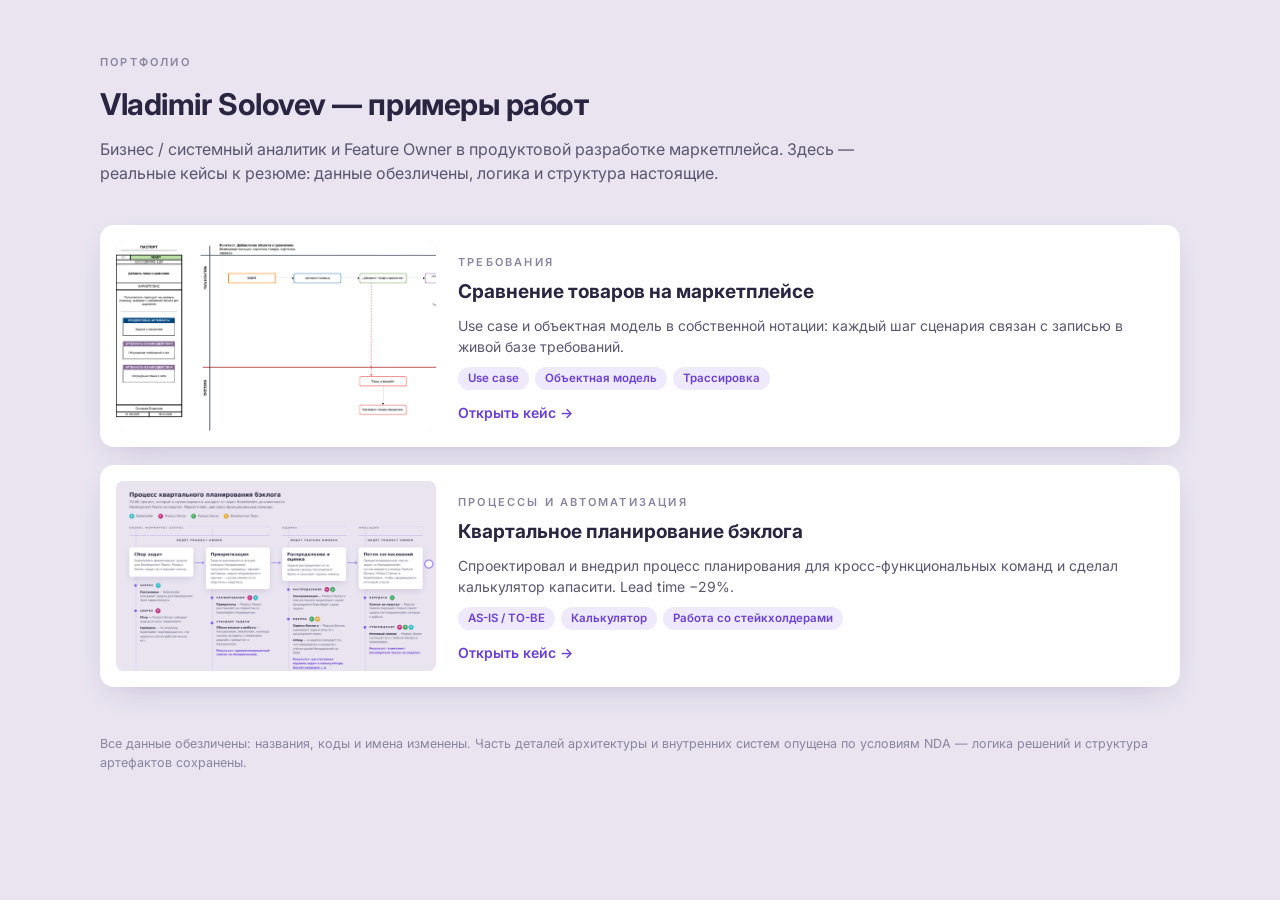
==== index.html @ 2126aae4 "Use explicit index.html in internal links Co-Authored-By: Claude Opus 5.5 <noreply@anthropic.com> Cl" ====
<!DOCTYPE html>
<html lang="ru">
<head>
<meta charset="utf-8">
<meta name="viewport" content="width=device-width, initial-scale=1">
<title>Портфолио аналитика</title>
<link rel="preconnect" href="https://fonts.googleapis.com">
<link href="https://fonts.googleapis.com/css2?family=Inter:wght@400;500;600;700&family=JetBrains+Mono:wght@500&display=swap" rel="stylesheet">
<link rel="stylesheet" href="assets/style.css">
</head>
<body>
<div class="wrap">

  <header>
    <span class="label">Портфолио</span>
    <h1>Vladimir Solovev — примеры работ</h1>
    <p class="lead">Бизнес / системный аналитик и Feature Owner в продуктовой разработке маркетплейса. Здесь — реальные кейсы к резюме: данные обезличены, логика и структура настоящие.</p>
  </header>

  <section style="margin-top:8px">
    <div class="cases">
      <a class="case" href="02-requirements/index.html">
        <img src="02-requirements/img/use-case.png" alt="Use case добавления товара к сравнению">
        <div>
          <span class="label">Требования</span>
          <h3>Сравнение товаров на маркетплейсе</h3>
          <p>Use case и объектная модель в собственной нотации: каждый шаг сценария связан с записью в живой базе требований.</p>
          <div class="tags"><span class="tag">Use case</span><span class="tag">Объектная модель</span><span class="tag">Трассировка</span></div>
          <span class="go">Открыть кейс →</span>
        </div>
      </a>
      <a class="case" href="01-quarterly-planning/index.html">
        <img src="01-quarterly-planning/img/process.png" alt="Схема процесса квартального планирования">
        <div>
          <span class="label">Процессы и автоматизация</span>
          <h3>Квартальное планирование бэклога</h3>
          <p>Спроектировал и внедрил процесс планирования для кросс-функциональных команд и сделал калькулятор капасити. Lead time −29%.</p>
          <div class="tags"><span class="tag">AS-IS / TO-BE</span><span class="tag">Калькулятор</span><span class="tag">Работа со стейкхолдерами</span></div>
          <span class="go">Открыть кейс →</span>
        </div>
      </a>
    </div>
  </section>

  <footer>Все данные обезличены: названия, коды и имена изменены. Часть деталей архитектуры и внутренних систем опущена по условиям NDA — логика решений и структура артефактов сохранены.</footer>
</div>
</body>
</html>
---- assets/style.css ----
:root{
    --bg:#E9E4F0; --card:#FFFFFF; --ink:#2A2540; --muted:#5B5670; --soft:#8A84A0;
    --accent:#6A3FD9; --accent-soft:#EFEAFB; --line:#D6CEEA;
    --user:#2BB8C4; --sys:#E0556B; --view:#3B82C4; --sel:#9A6BC9;
  }
  *{box-sizing:border-box;margin:0;padding:0}
  body{background:var(--bg);color:var(--ink);font-family:Inter,system-ui,-apple-system,"Segoe UI",sans-serif;
       -webkit-font-smoothing:antialiased;padding:48px 16px 72px;line-height:1.5}
  .wrap{max-width:1080px;margin:0 auto}
  a{color:var(--accent)}
  code,.code{font-family:"JetBrains Mono",ui-monospace,Menlo,monospace;font-size:.86em;background:var(--accent-soft);
             padding:1px 6px;border-radius:5px;color:var(--ink)}

  .label{font-size:11px;font-weight:600;letter-spacing:.2em;text-transform:uppercase;color:var(--soft)}
  header{margin-bottom:40px}
  h1{font-size:30px;font-weight:700;letter-spacing:-.015em;margin:10px 0 10px}
  .lead{font-size:16px;color:var(--muted);max-width:760px}
  .meta{display:flex;flex-wrap:wrap;gap:8px;margin-top:18px}
  .chip{background:var(--card);border-radius:999px;padding:5px 12px;font-size:12.5px;color:var(--muted);
        box-shadow:0 2px 8px -4px rgba(60,40,120,.25)}
  .chip b{color:var(--ink);font-weight:600}

  section{margin-top:44px}
  h2{font-size:21px;font-weight:700;margin:8px 0 14px}
  .card{background:var(--card);border-radius:12px;padding:22px 24px;box-shadow:0 10px 30px -14px rgba(60,40,120,.28)}
  p + p{margin-top:10px}
  .text{font-size:15px;color:var(--muted);max-width:780px}
  .text b{color:var(--ink)}

  .grid{display:grid;grid-template-columns:repeat(2,1fr);gap:16px}
  .decision h3{font-size:15.5px;font-weight:700;margin-bottom:6px}
  .decision p{font-size:13.5px;color:var(--muted)}
  .decision .num{display:inline-flex;width:24px;height:24px;border-radius:50%;background:var(--accent);color:#fff;
                 font-size:12px;font-weight:700;align-items:center;justify-content:center;margin-bottom:10px}

  figure{margin:0}
  .shot{display:block;background:var(--card);border-radius:12px;padding:10px;box-shadow:0 10px 30px -14px rgba(60,40,120,.28);overflow:hidden}
  .shot img{display:block;width:100%;height:auto;border-radius:6px}
  .shot.scroll{overflow-x:auto}
  .shot.scroll img{min-width:1400px}
  figcaption{font-size:13px;color:var(--muted);margin-top:10px;max-width:820px}

  .btns{display:flex;flex-wrap:wrap;gap:10px;margin-top:16px}
  .btn{display:inline-flex;align-items:center;gap:8px;background:var(--accent);color:#fff;text-decoration:none;
       font-weight:600;font-size:14px;padding:10px 16px;border-radius:9px}
  .btn.ghost{background:var(--card);color:var(--accent);box-shadow:inset 0 0 0 1.5px var(--accent)}
  .btn:hover{filter:brightness(1.08)}

  /* notation map */
  .map{display:grid;grid-template-columns:1fr 1.25fr;gap:18px;align-items:stretch}
  .types{display:grid;gap:8px}
  .type{display:flex;align-items:flex-start;gap:12px;font-size:13.5px;color:var(--muted)}
  .type i{flex-shrink:0;width:92px;text-align:center;font-style:normal;font-size:11.5px;font-weight:600;
          border:2px solid;border-radius:7px;padding:4px 0;background:#fff;color:var(--ink)}
  .t-action{border-color:#5BA85B!important} .t-view{border-color:var(--view)!important}
  .t-select{border-color:var(--sel)!important} .t-sys{border-color:var(--sys)!important}
  .t-edge{border-color:#E08A1E!important}
  .type b{color:var(--ink)}
  .tables{display:grid;grid-template-columns:repeat(2,1fr);gap:8px}
  .tbl{background:var(--accent-soft);border-radius:9px;padding:10px 12px}
  .tbl .code{background:#fff}
  .tbl p{font-size:12.5px;color:var(--muted);margin-top:4px}
  .flow{display:flex;flex-wrap:wrap;align-items:center;gap:8px;font-size:13px;color:var(--muted);margin-top:14px}
  .flow span.n{background:#fff;border-radius:7px;padding:4px 9px;color:var(--ink);font-weight:600;
               box-shadow:0 1px 4px -2px rgba(60,40,120,.3)}

  ul.clean{list-style:none;display:grid;gap:8px}
  ul.clean li{font-size:14px;color:var(--muted);padding-left:18px;position:relative}
  ul.clean li::before{content:"";position:absolute;left:2px;top:9px;width:7px;height:7px;border-radius:50%;background:var(--accent)}
  ul.clean li b{color:var(--ink)}

  footer{margin-top:48px;font-size:12.5px;color:var(--soft)}

  @media (max-width:760px){
    h1{font-size:24px}
    .grid,.map,.tables{grid-template-columns:1fr}
    .type i{width:80px}
  }

  /* shared additions */
  .back{display:inline-block;font-size:13px;color:var(--muted);text-decoration:none;margin-bottom:18px}
  .back:hover{color:var(--accent)}
  .stats{display:grid;grid-template-columns:repeat(2,1fr);gap:16px}
  .stat{background:var(--card);border-radius:12px;padding:20px 22px;box-shadow:0 10px 30px -14px rgba(60,40,120,.28)}
  .stat .v{font-size:34px;font-weight:700;letter-spacing:-.02em;color:var(--accent)}
  .stat .k{font-size:13.5px;color:var(--muted);margin-top:2px}
  .cols{display:grid;grid-template-columns:1fr 1fr;gap:16px}
  .cases{display:grid;gap:18px}
  a.case{display:grid;grid-template-columns:320px 1fr;gap:22px;align-items:center;background:var(--card);border-radius:14px;
         padding:16px;text-decoration:none;color:var(--ink);box-shadow:0 10px 30px -14px rgba(60,40,120,.28);transition:transform .15s}
  a.case:hover{transform:translateY(-2px)}
  a.case img{width:100%;height:190px;object-fit:cover;object-position:top left;border-radius:8px;background:var(--accent-soft)}
  a.case h3{font-size:19px;font-weight:700;margin:6px 0 8px}
  a.case p{font-size:14px;color:var(--muted)}
  a.case .go{display:inline-block;margin-top:12px;font-weight:600;font-size:14px;color:var(--accent)}
  .tags{display:flex;flex-wrap:wrap;gap:6px;margin-top:10px}
  .tag{font-size:11.5px;background:var(--accent-soft);color:var(--accent);border-radius:999px;padding:3px 10px;font-weight:600}
  @media (max-width:760px){
    .stats,.cols{grid-template-columns:1fr}
    a.case{grid-template-columns:1fr}
    a.case img{height:160px}
  }
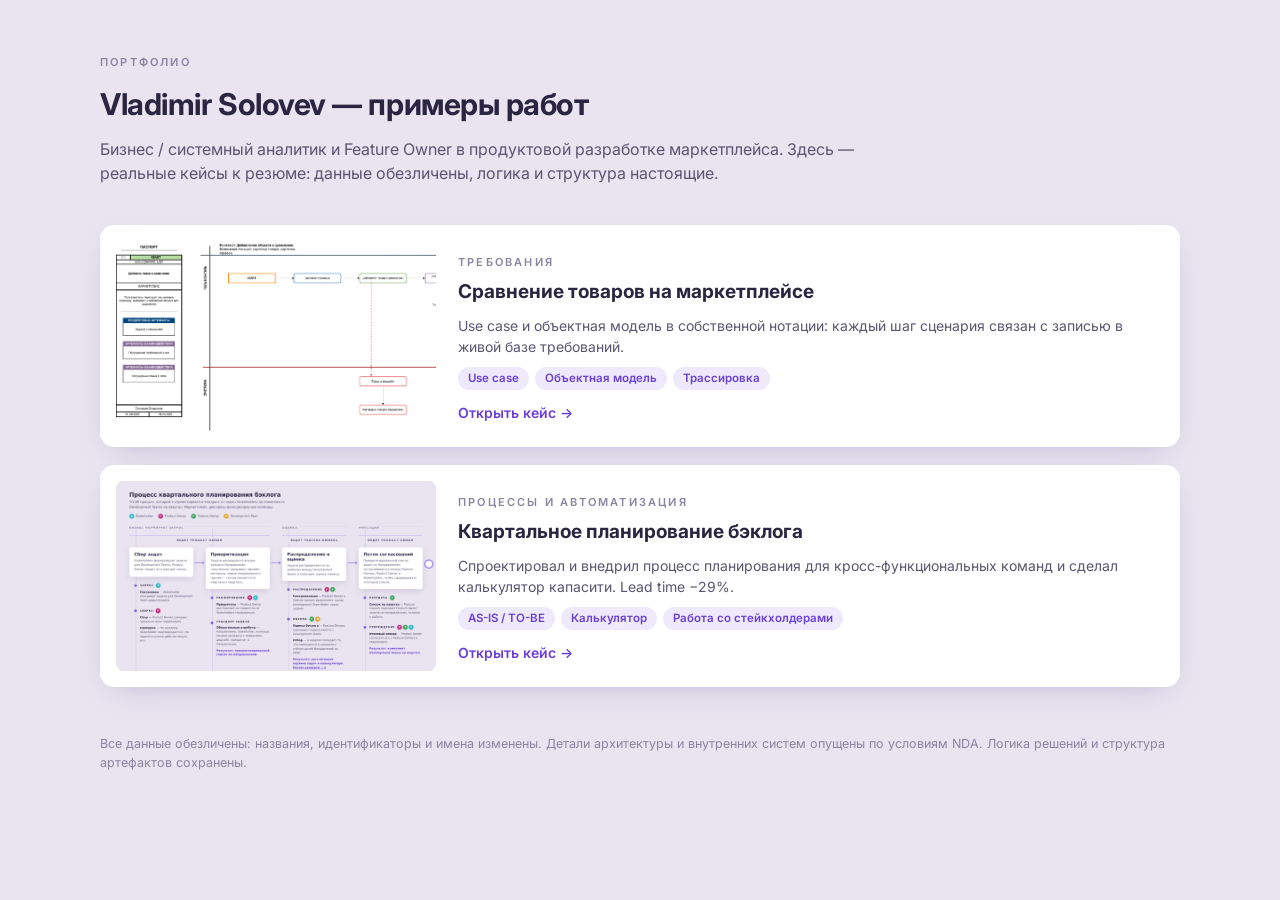
==== commit 3465fbd3: "Hub: reword NDA note Co-Authored-By: Claude Opus 5.5 <noreply@anthropic.com> Claude-Session: https:/" ====
--- a/index.html
+++ b/index.html
@@ -42,7 +42,7 @@
     </div>
   </section>
 
-  <footer>Все данные обезличены: названия, коды и имена изменены. Часть деталей архитектуры и внутренних систем опущена по условиям NDA — логика решений и структура артефактов сохранены.</footer>
+  <footer>Все данные обезличены: названия, идентификаторы и имена изменены. Детали архитектуры и внутренних систем опущены по условиям NDA. Логика решений и структура артефактов сохранены.</footer>
 </div>
 </body>
 </html>
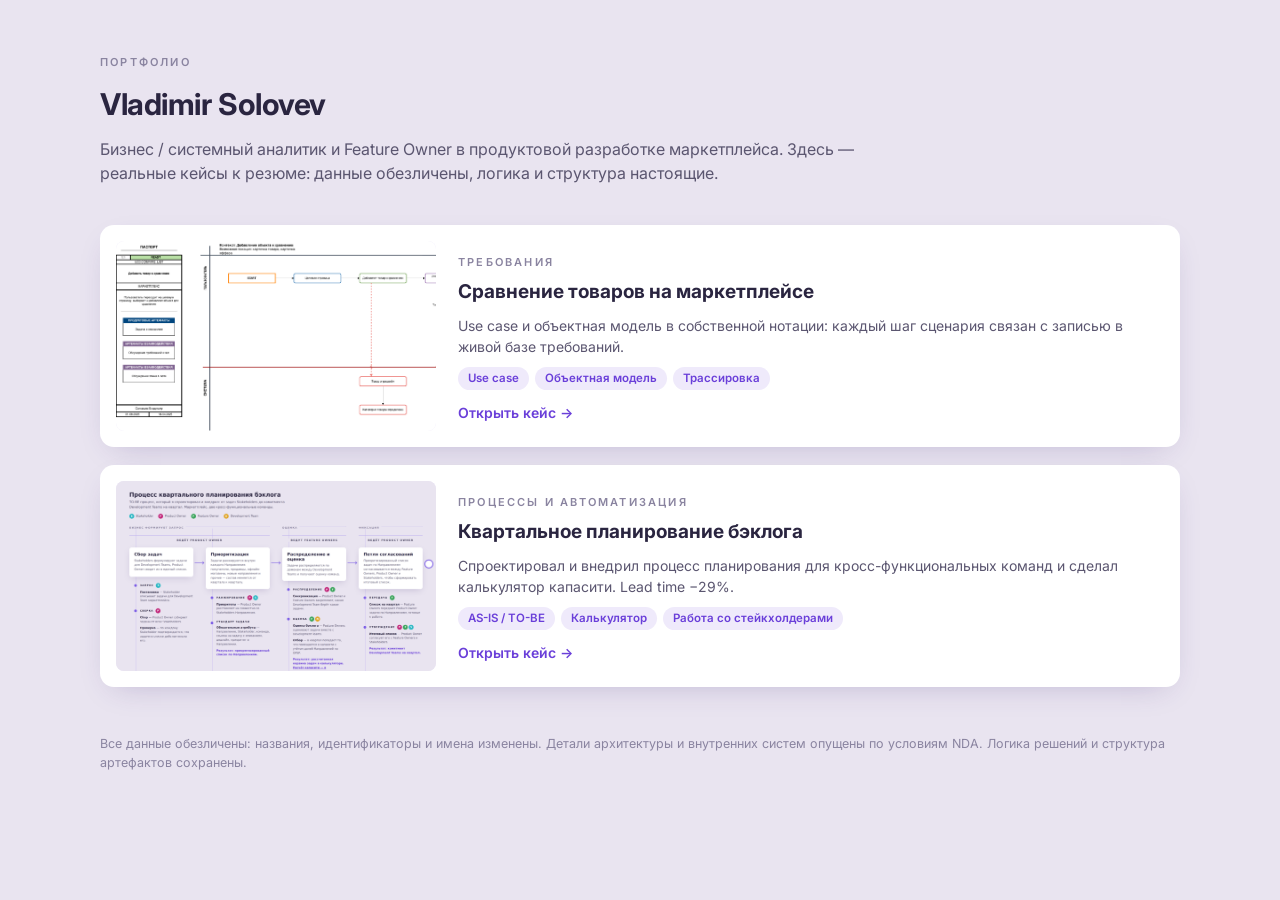
==== commit 0337e1b3: "Hub: title is just the name Co-Authored-By: Claude Opus 5.5 <noreply@anthropic.com> Claude-Session: " ====
--- a/index.html
+++ b/index.html
@@ -13,7 +13,7 @@
 
   <header>
     <span class="label">Портфолио</span>
-    <h1>Vladimir Solovev — примеры работ</h1>
+    <h1>Vladimir Solovev</h1>
     <p class="lead">Бизнес / системный аналитик и Feature Owner в продуктовой разработке маркетплейса. Здесь — реальные кейсы к резюме: данные обезличены, логика и структура настоящие.</p>
   </header>
 
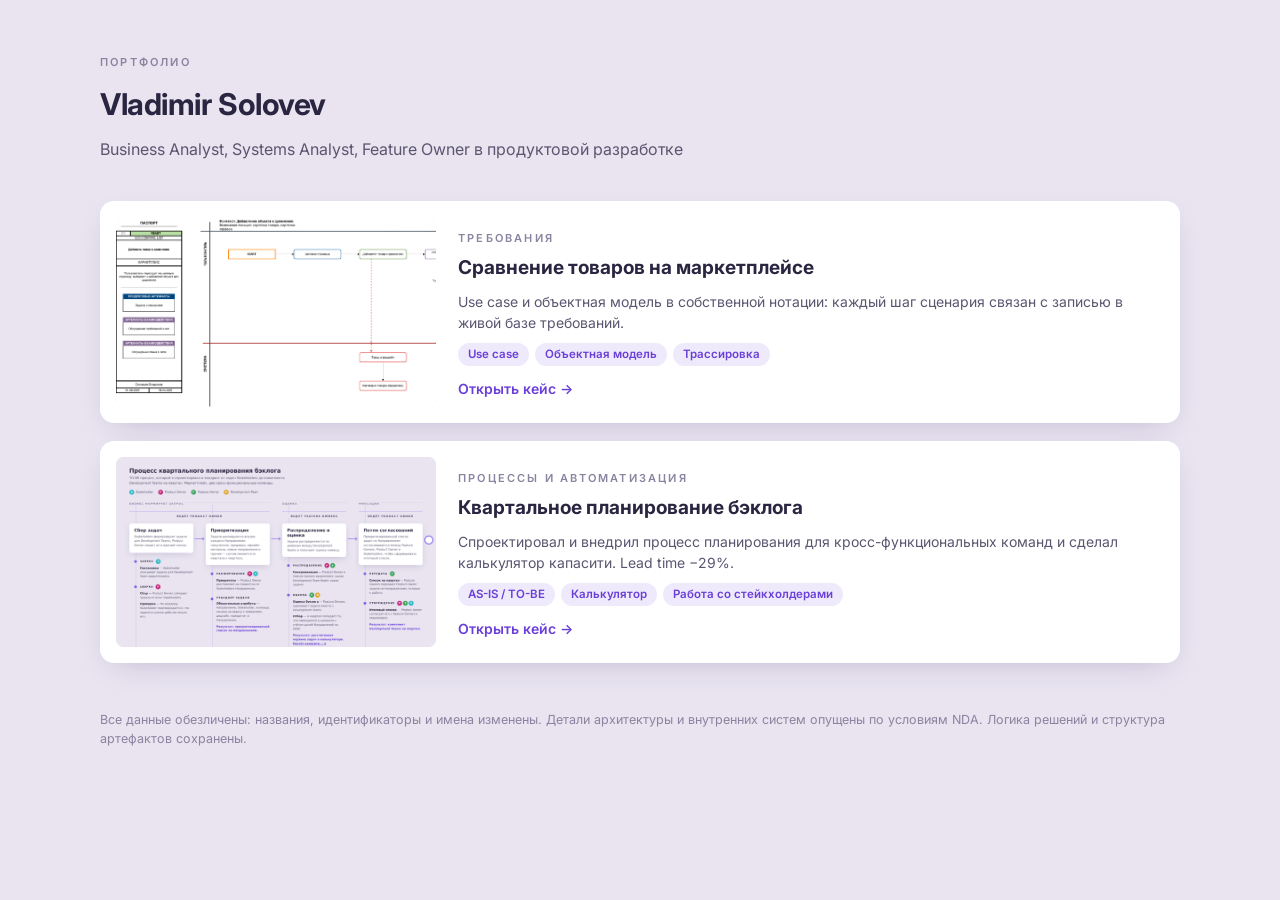
==== commit f2971447: "Hub: roles in English Co-Authored-By: Claude Opus 5.5 <noreply@anthropic.com> Claude-Session: https:" ====
--- a/index.html
+++ b/index.html
@@ -14,7 +14,7 @@
   <header>
     <span class="label">Портфолио</span>
     <h1>Vladimir Solovev</h1>
-    <p class="lead">Бизнес / системный аналитик и Feature Owner в продуктовой разработке маркетплейса. Здесь — реальные кейсы к резюме: данные обезличены, логика и структура настоящие.</p>
+    <p class="lead">Business Analyst, Systems Analyst, Feature Owner в продуктовой разработке</p>
   </header>
 
   <section style="margin-top:8px">
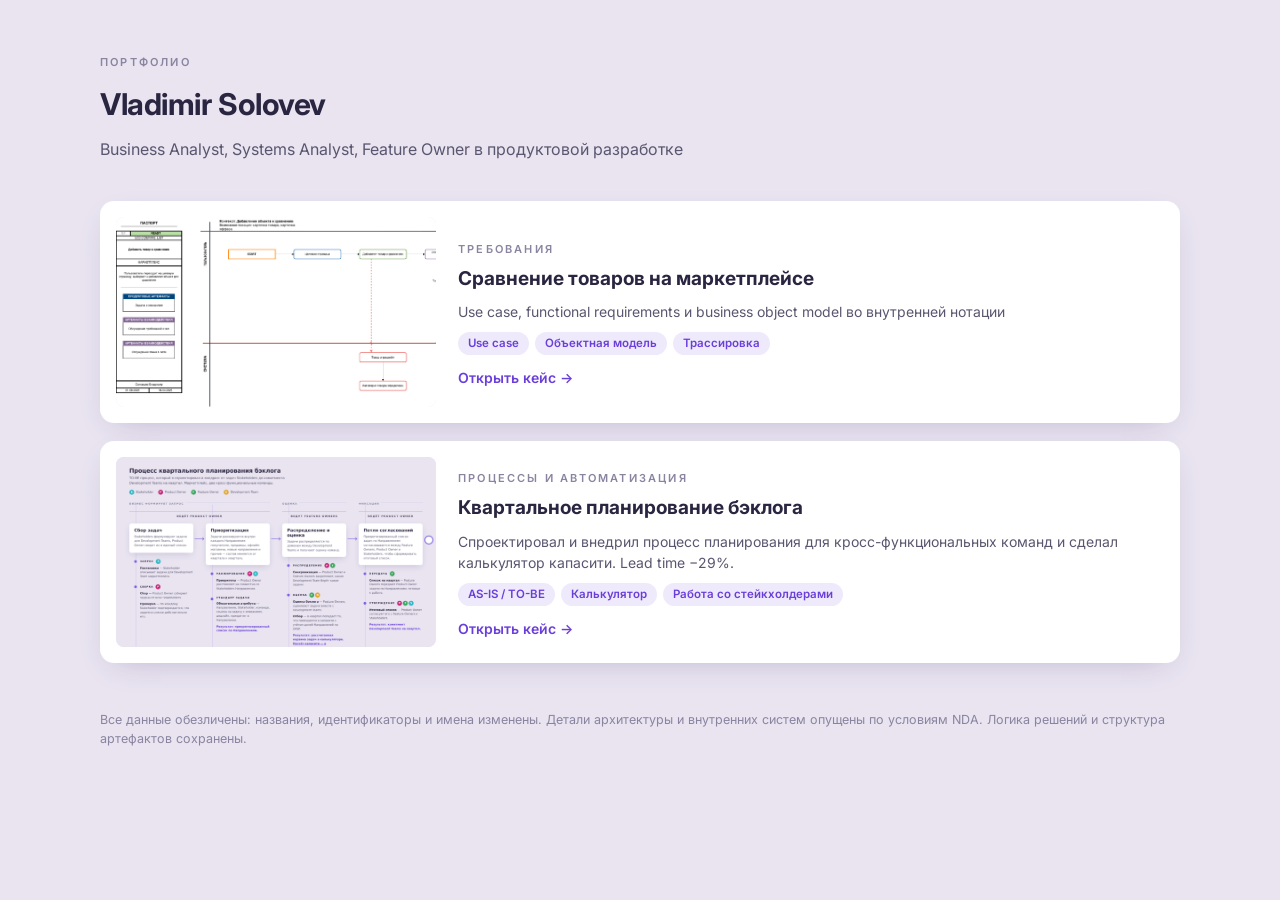
==== commit 289c3da0: "Hub: reword requirements case description Co-Authored-By: Claude Opus 5.5 <noreply@anthropic.com> Cl" ====
--- a/index.html
+++ b/index.html
@@ -24,7 +24,7 @@
         <div>
           <span class="label">Требования</span>
           <h3>Сравнение товаров на маркетплейсе</h3>
-          <p>Use case и объектная модель в собственной нотации: каждый шаг сценария связан с записью в живой базе требований.</p>
+          <p>Use case, functional requirements и business object model во внутренней нотации</p>
           <div class="tags"><span class="tag">Use case</span><span class="tag">Объектная модель</span><span class="tag">Трассировка</span></div>
           <span class="go">Открыть кейс →</span>
         </div>
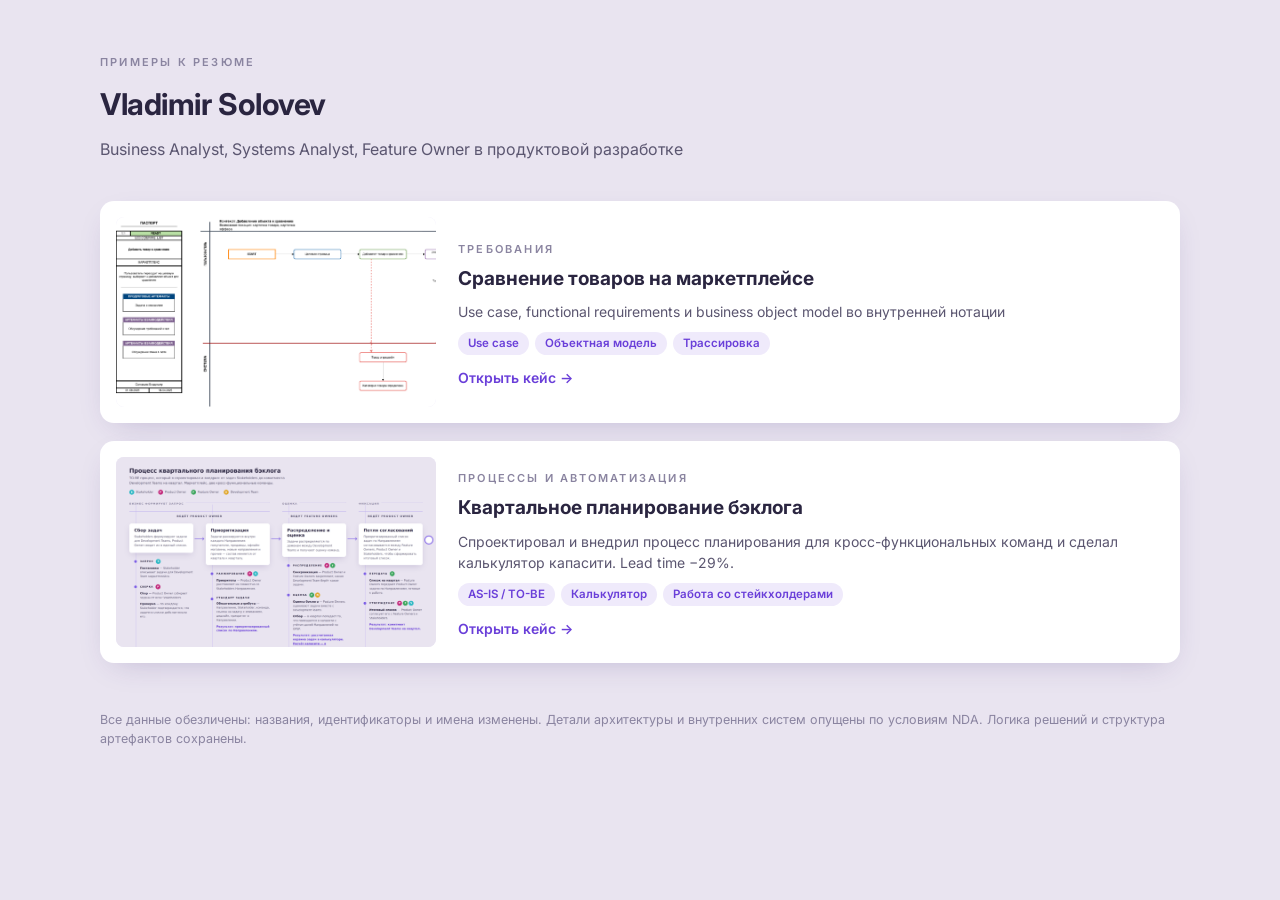
==== commit 6098a52c: "Hub: 'Примеры к резюме'; requirements case: cut text to essentials Co-Authored-By: Claude Opus 5.5 <" ====
--- a/index.html
+++ b/index.html
@@ -3,7 +3,7 @@
 <head>
 <meta charset="utf-8">
 <meta name="viewport" content="width=device-width, initial-scale=1">
-<title>Портфолио аналитика</title>
+<title>Vladimir Solovev — примеры к резюме</title>
 <link rel="preconnect" href="https://fonts.googleapis.com">
 <link href="https://fonts.googleapis.com/css2?family=Inter:wght@400;500;600;700&family=JetBrains+Mono:wght@500&display=swap" rel="stylesheet">
 <link rel="stylesheet" href="assets/style.css">
@@ -12,7 +12,7 @@
 <div class="wrap">
 
   <header>
-    <span class="label">Портфолио</span>
+    <span class="label">Примеры к резюме</span>
     <h1>Vladimir Solovev</h1>
     <p class="lead">Business Analyst, Systems Analyst, Feature Owner в продуктовой разработке</p>
   </header>
--- a/assets/style.css
+++ b/assets/style.css
@@ -100,3 +100,6 @@
     a.case{grid-template-columns:1fr}
     a.case img{height:160px}
   }
+  .embed-frame{padding:0;background:var(--bg);overflow-x:auto;-webkit-overflow-scrolling:touch}
+  .embed-frame iframe{display:block;width:1440px;height:1100px;border:0}
+  .scroll-hint{font-size:12.5px;color:var(--soft);margin-top:8px}
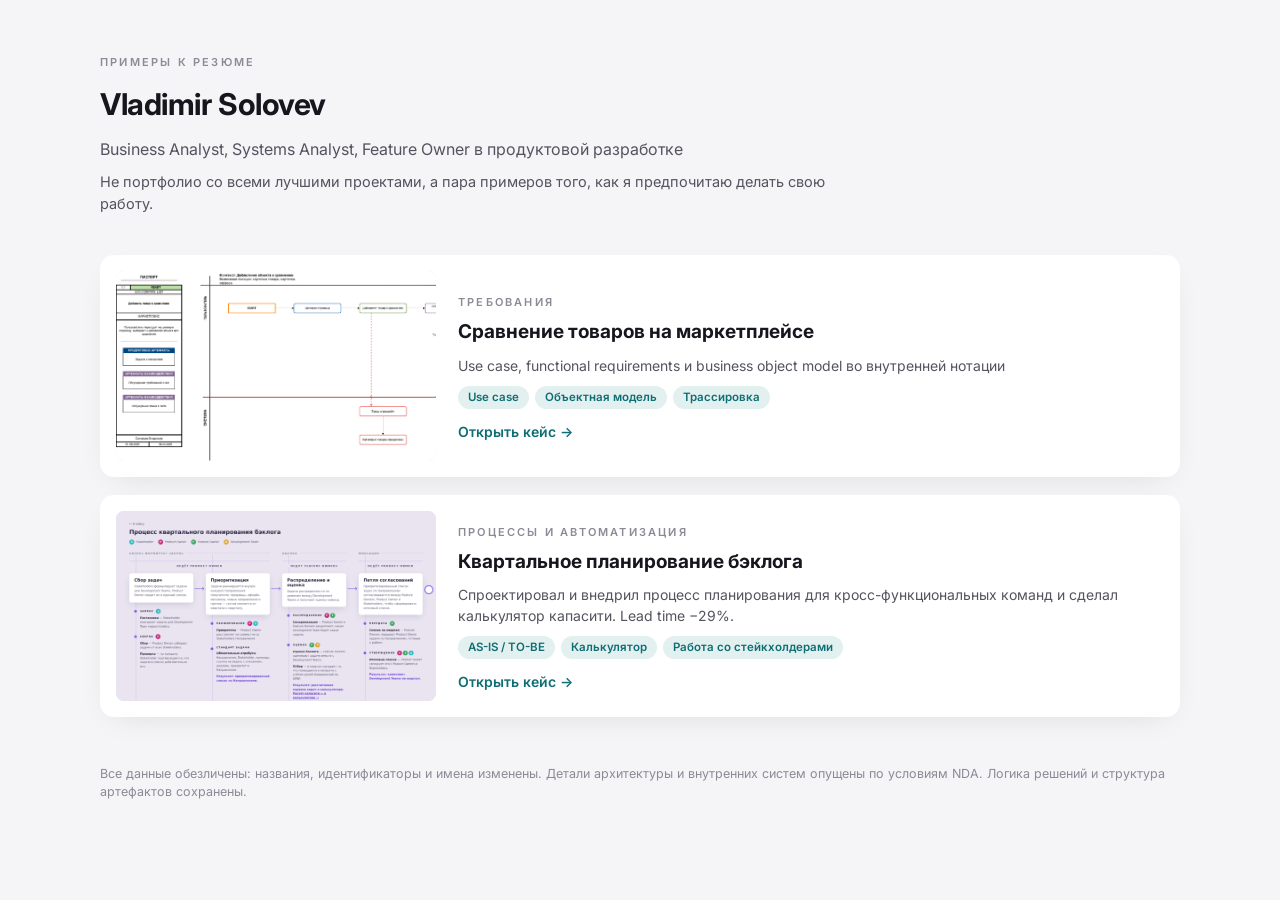
==== commit 509a819a: "Hub: add framing note under roles Co-Authored-By: Claude Opus 5.5 <noreply@anthropic.com> Claude-Ses" ====
--- a/index.html
+++ b/index.html
@@ -15,6 +15,7 @@
     <span class="label">Примеры к резюме</span>
     <h1>Vladimir Solovev</h1>
     <p class="lead">Business Analyst, Systems Analyst, Feature Owner в продуктовой разработке</p>
+    <p class="text" style="margin-top:10px;font-size:14.5px">Не портфолио со всеми лучшими проектами, а пара примеров того, как я предпочитаю делать свою работу.</p>
   </header>
 
   <section style="margin-top:8px">
--- a/assets/style.css
+++ b/assets/style.css
@@ -1,6 +1,7 @@
 :root{
-    --bg:#E9E4F0; --card:#FFFFFF; --ink:#2A2540; --muted:#5B5670; --soft:#8A84A0;
-    --accent:#6A3FD9; --accent-soft:#EFEAFB; --line:#D6CEEA;
+    --bg:#F5F5F7; --card:#FFFFFF; --ink:#17161F; --muted:#55535F; --soft:#8C8A97;
+    --accent:#0F6E73; --accent-soft:#E3F0F0; --line:#DFDEE5; --on-accent:#fff;
+    --shadow:rgba(23,22,31,.13); --shadow-sm:rgba(23,22,31,.11); --frame:#E9E4F0;
     --user:#2BB8C4; --sys:#E0556B; --view:#3B82C4; --sel:#9A6BC9;
   }
   *{box-sizing:border-box;margin:0;padding:0}
@@ -17,12 +18,12 @@
   .lead{font-size:16px;color:var(--muted);max-width:760px}
   .meta{display:flex;flex-wrap:wrap;gap:8px;margin-top:18px}
   .chip{background:var(--card);border-radius:999px;padding:5px 12px;font-size:12.5px;color:var(--muted);
-        box-shadow:0 2px 8px -4px rgba(60,40,120,.25)}
+        box-shadow:0 2px 8px -4px var(--shadow-sm)}
   .chip b{color:var(--ink);font-weight:600}
 
   section{margin-top:44px}
   h2{font-size:21px;font-weight:700;margin:8px 0 14px}
-  .card{background:var(--card);border-radius:12px;padding:22px 24px;box-shadow:0 10px 30px -14px rgba(60,40,120,.28)}
+  .card{background:var(--card);border-radius:12px;padding:22px 24px;box-shadow:0 10px 30px -14px var(--shadow)}
   p + p{margin-top:10px}
   .text{font-size:15px;color:var(--muted);max-width:780px}
   .text b{color:var(--ink)}
@@ -30,18 +31,18 @@
   .grid{display:grid;grid-template-columns:repeat(2,1fr);gap:16px}
   .decision h3{font-size:15.5px;font-weight:700;margin-bottom:6px}
   .decision p{font-size:13.5px;color:var(--muted)}
-  .decision .num{display:inline-flex;width:24px;height:24px;border-radius:50%;background:var(--accent);color:#fff;
+  .decision .num{display:inline-flex;width:24px;height:24px;border-radius:50%;background:var(--accent);color:var(--on-accent);
                  font-size:12px;font-weight:700;align-items:center;justify-content:center;margin-bottom:10px}
 
   figure{margin:0}
-  .shot{display:block;background:var(--card);border-radius:12px;padding:10px;box-shadow:0 10px 30px -14px rgba(60,40,120,.28);overflow:hidden}
+  .shot{display:block;background:var(--card);border-radius:12px;padding:10px;box-shadow:0 10px 30px -14px var(--shadow);overflow:hidden}
   .shot img{display:block;width:100%;height:auto;border-radius:6px}
   .shot.scroll{overflow-x:auto}
   .shot.scroll img{min-width:1400px}
   figcaption{font-size:13px;color:var(--muted);margin-top:10px;max-width:820px}
 
   .btns{display:flex;flex-wrap:wrap;gap:10px;margin-top:16px}
-  .btn{display:inline-flex;align-items:center;gap:8px;background:var(--accent);color:#fff;text-decoration:none;
+  .btn{display:inline-flex;align-items:center;gap:8px;background:var(--accent);color:var(--on-accent);text-decoration:none;
        font-weight:600;font-size:14px;padding:10px 16px;border-radius:9px}
   .btn.ghost{background:var(--card);color:var(--accent);box-shadow:inset 0 0 0 1.5px var(--accent)}
   .btn:hover{filter:brightness(1.08)}
@@ -62,7 +63,7 @@
   .tbl p{font-size:12.5px;color:var(--muted);margin-top:4px}
   .flow{display:flex;flex-wrap:wrap;align-items:center;gap:8px;font-size:13px;color:var(--muted);margin-top:14px}
   .flow span.n{background:#fff;border-radius:7px;padding:4px 9px;color:var(--ink);font-weight:600;
-               box-shadow:0 1px 4px -2px rgba(60,40,120,.3)}
+               box-shadow:0 1px 4px -2px var(--shadow-sm)}
 
   ul.clean{list-style:none;display:grid;gap:8px}
   ul.clean li{font-size:14px;color:var(--muted);padding-left:18px;position:relative}
@@ -81,13 +82,13 @@
   .back{display:inline-block;font-size:13px;color:var(--muted);text-decoration:none;margin-bottom:18px}
   .back:hover{color:var(--accent)}
   .stats{display:grid;grid-template-columns:repeat(2,1fr);gap:16px}
-  .stat{background:var(--card);border-radius:12px;padding:20px 22px;box-shadow:0 10px 30px -14px rgba(60,40,120,.28)}
+  .stat{background:var(--card);border-radius:12px;padding:20px 22px;box-shadow:0 10px 30px -14px var(--shadow)}
   .stat .v{font-size:34px;font-weight:700;letter-spacing:-.02em;color:var(--accent)}
   .stat .k{font-size:13.5px;color:var(--muted);margin-top:2px}
   .cols{display:grid;grid-template-columns:1fr 1fr;gap:16px}
   .cases{display:grid;gap:18px}
   a.case{display:grid;grid-template-columns:320px 1fr;gap:22px;align-items:center;background:var(--card);border-radius:14px;
-         padding:16px;text-decoration:none;color:var(--ink);box-shadow:0 10px 30px -14px rgba(60,40,120,.28);transition:transform .15s}
+         padding:16px;text-decoration:none;color:var(--ink);box-shadow:0 10px 30px -14px var(--shadow);transition:transform .15s}
   a.case:hover{transform:translateY(-2px)}
   a.case img{width:100%;height:190px;object-fit:cover;object-position:top left;border-radius:8px;background:var(--accent-soft)}
   a.case h3{font-size:19px;font-weight:700;margin:6px 0 8px}
@@ -100,6 +101,19 @@
     a.case{grid-template-columns:1fr}
     a.case img{height:160px}
   }
-  .embed-frame{padding:0;background:var(--bg);overflow-x:auto;-webkit-overflow-scrolling:touch}
+  .embed-frame{padding:0;background:var(--frame);overflow-x:auto;-webkit-overflow-scrolling:touch}
   .embed-frame iframe{display:block;width:1440px;height:1100px;border:0}
   .scroll-hint{font-size:12.5px;color:var(--soft);margin-top:8px}
+  .grid3{display:grid;grid-template-columns:repeat(3,1fr);gap:16px}
+  @media (max-width:760px){ .grid3{grid-template-columns:1fr} }
+  .decision .num.icon{width:32px;height:32px}
+  /* sequential steps with arrows */
+  .steps-flow{display:grid;grid-template-columns:repeat(5,1fr);gap:28px}
+  .steps-flow .card{position:relative;padding:18px 18px}
+  .steps-flow .card h3{font-size:15px}
+  .steps-flow .card:not(:last-child)::after{content:"";position:absolute;right:-22px;top:50%;width:16px;height:16px;transform:translateY(-50%);
+    background:var(--accent);-webkit-mask:url("data:image/svg+xml,%3Csvg xmlns='http://www.w3.org/2000/svg' viewBox='0 0 24 24' fill='none' stroke='black' stroke-width='2.5' stroke-linecap='round' stroke-linejoin='round'%3E%3Cpath d='M5 12h14M13 6l6 6-6 6'/%3E%3C/svg%3E") no-repeat center/16px;mask:url("data:image/svg+xml,%3Csvg xmlns='http://www.w3.org/2000/svg' viewBox='0 0 24 24' fill='none' stroke='black' stroke-width='2.5' stroke-linecap='round' stroke-linejoin='round'%3E%3Cpath d='M5 12h14M13 6l6 6-6 6'/%3E%3C/svg%3E") no-repeat center/16px}
+  @media (max-width:900px){
+    .steps-flow{grid-template-columns:1fr;gap:26px}
+    .steps-flow .card:not(:last-child)::after{right:auto;left:50%;top:auto;bottom:-22px;transform:translateX(-50%) rotate(90deg)}
+  }
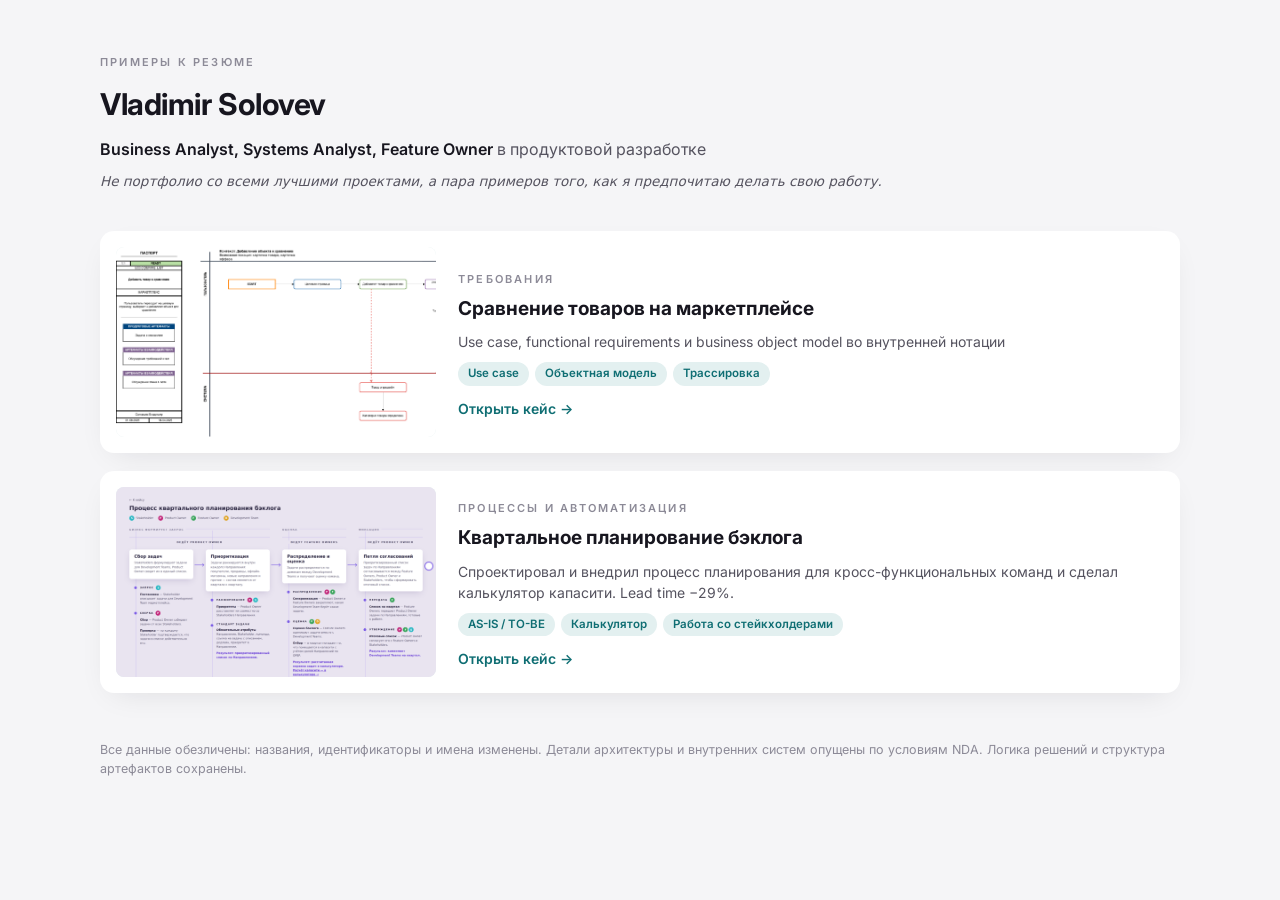
==== commit 9bb0fc69: "Hub: bold roles, italic smaller note Co-Authored-By: Claude Opus 5.5 <noreply@anthropic.com> Claude-" ====
--- a/index.html
+++ b/index.html
@@ -14,8 +14,8 @@
   <header>
     <span class="label">Примеры к резюме</span>
     <h1>Vladimir Solovev</h1>
-    <p class="lead">Business Analyst, Systems Analyst, Feature Owner в продуктовой разработке</p>
-    <p class="text" style="margin-top:10px;font-size:14.5px">Не портфолио со всеми лучшими проектами, а пара примеров того, как я предпочитаю делать свою работу.</p>
+    <p class="lead"><b style="color:var(--ink);font-weight:600">Business Analyst, Systems Analyst, Feature Owner</b> в продуктовой разработке</p>
+    <p class="text" style="margin-top:10px;font-size:13.5px;font-style:italic;max-width:none">Не портфолио со всеми лучшими проектами, а пара примеров того, как я предпочитаю делать свою работу.</p>
   </header>
 
   <section style="margin-top:8px">
